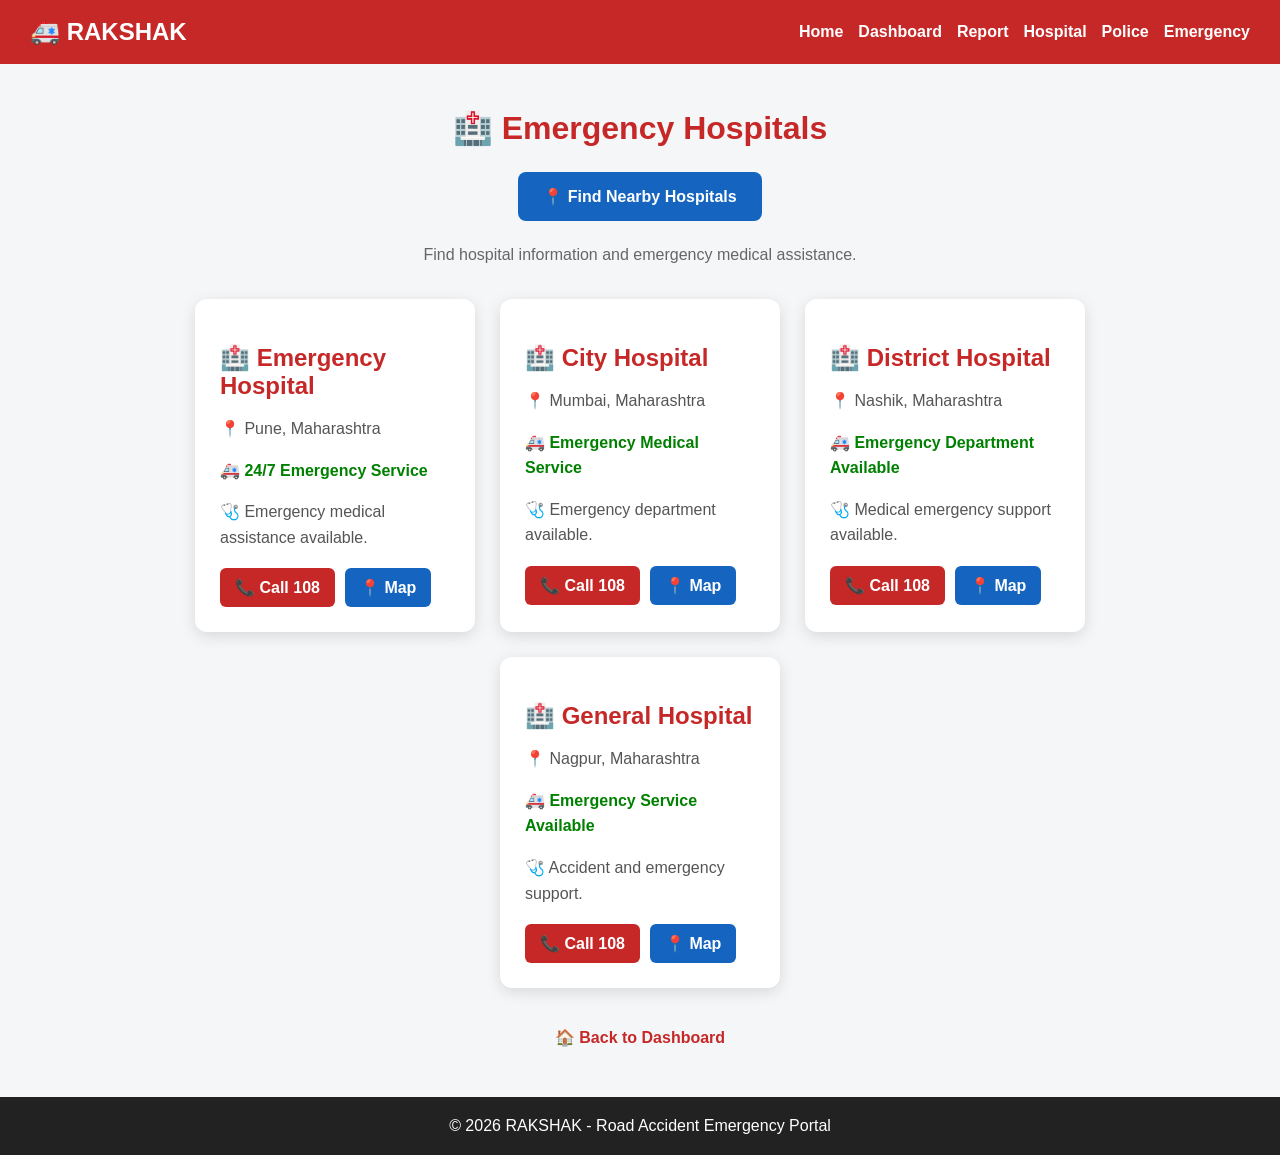
==== templates/hospital.html @ 0f8f71e2 "Initial RAKSHAK road accident portal" ====
<!DOCTYPE html>
<html lang="en">

<head>

    <meta charset="UTF-8">

    <meta name="viewport"
          content="width=device-width, initial-scale=1.0">

    <title>RAKSHAK - Hospitals</title>

    <style>

        * {
            box-sizing: border-box;
            font-family: Arial, sans-serif;
        }

        body {
            margin: 0;
            background: #f4f6f8;
        }

        nav {
            background: #c62828;
            padding: 18px 30px;

            display: flex;
            justify-content: space-between;
            align-items: center;

            flex-wrap: wrap;
        }

        nav h2 {
            margin: 0;
            color: white;
        }

        .nav-links {
            display: flex;
            gap: 15px;
            flex-wrap: wrap;
        }

        .nav-links a {
            color: white;
            text-decoration: none;
            font-weight: bold;
        }

        .nav-links a:hover {
            color: #ffd54f;
        }

        .container {
            width: 90%;
            max-width: 1100px;
            margin: 45px auto;
        }

        h1 {
            text-align: center;
            color: #c62828;
            margin-bottom: 10px;
        }

        .subtitle {
            text-align: center;
            color: #666;
            margin-bottom: 35px;
        }

        .hospital-list {
            display: flex;
            justify-content: center;
            gap: 25px;
            flex-wrap: wrap;
        }

        .hospital-card {
            background: white;
            width: 280px;
            padding: 25px;

            border-radius: 12px;

            box-shadow:
                0 4px 15px rgba(0,0,0,0.12);

            transition: 0.3s;
        }

        .hospital-card:hover {
            transform: translateY(-5px);
        }

        .hospital-card h2 {
            color: #c62828;
            margin-bottom: 15px;
        }

        .hospital-card p {
            color: #555;
            line-height: 1.6;
        }

        .emergency {
            color: green !important;
            font-weight: bold;
        }

        .buttons {
            margin-top: 18px;
            display: flex;
            gap: 10px;
            flex-wrap: wrap;
        }

        .call-btn,
        .map-btn {
            display: inline-block;

            padding: 10px 15px;

            color: white;
            text-decoration: none;

            border-radius: 6px;

            font-weight: bold;
        }

        .call-btn {
            background: #c62828;
        }

        .call-btn:hover {
            background: #8e0000;
        }

        .map-btn {
            background: #1565c0;
        }

        .map-btn:hover {
            background: #0d47a1;
        }

        .back {
            display: block;
            text-align: center;

            margin-top: 40px;

            color: #c62828;
            text-decoration: none;

            font-weight: bold;
        }

        footer {
            margin-top: 50px;

            background: #222;
            color: white;

            text-align: center;

            padding: 20px;
        }

    </style>

</head>


<body>


    <!-- NAVBAR -->

    <nav>

        <h2>
            🚑 RAKSHAK
        </h2>

        <div class="nav-links">

            <a href="/">
                Home
            </a>

            <a href="/dashboard">
                Dashboard
            </a>

            <a href="/report">
                Report
            </a>

            <a href="/hospital.html">
                Hospital
            </a>

            <a href="/police">
                Police
            </a>

            <a href="/emergency.html">
                Emergency
            </a>

        </div>

    </nav>



    <!-- MAIN CONTENT -->

    <div class="container">


        <h1>
            🏥 Emergency Hospitals
        </h1>
<div style="text-align:center; margin:25px 0;">

    <button
        onclick="findNearbyHospitals()"
        style="
            padding:15px 25px;
            background:#1565c0;
            color:white;
            border:none;
            border-radius:8px;
            font-size:16px;
            font-weight:bold;
            cursor:pointer;
        "
    >
        📍 Find Nearby Hospitals
    </button>

    <p id="hospitalStatus" style="margin-top:15px; font-weight:bold;"></p>

</div>

        <p class="subtitle">

            Find hospital information and
            emergency medical assistance.

        </p>



        <div class="hospital-list">


            <!-- HOSPITAL 1 -->

            <div class="hospital-card">

                <h2>
                    🏥 Emergency Hospital
                </h2>

                <p>
                    📍 Pune, Maharashtra
                </p>

                <p class="emergency">
                    🚑 24/7 Emergency Service
                </p>

                <p>
                    🩺 Emergency medical assistance
                    available.
                </p>

                <div class="buttons">

                    <a
                        href="tel:108"
                        class="call-btn"
                    >
                        📞 Call 108
                    </a>

                    <a
                        href="https://www.google.com/maps/search/?api=1&query=hospitals+Pune"
                        target="_blank"
                        class="map-btn"
                    >
                        📍 Map
                    </a>

                </div>

            </div>



            <!-- HOSPITAL 2 -->

            <div class="hospital-card">

                <h2>
                    🏥 City Hospital
                </h2>

                <p>
                    📍 Mumbai, Maharashtra
                </p>

                <p class="emergency">
                    🚑 Emergency Medical Service
                </p>

                <p>
                    🩺 Emergency department available.
                </p>

                <div class="buttons">

                    <a
                        href="tel:108"
                        class="call-btn"
                    >
                        📞 Call 108
                    </a>

                    <a
                        href="https://www.google.com/maps/search/?api=1&query=hospitals+Mumbai"
                        target="_blank"
                        class="map-btn"
                    >
                        📍 Map
                    </a>

                </div>

            </div>



            <!-- HOSPITAL 3 -->

            <div class="hospital-card">

                <h2>
                    🏥 District Hospital
                </h2>

                <p>
                    📍 Nashik, Maharashtra
                </p>

                <p class="emergency">
                    🚑 Emergency Department Available
                </p>

                <p>
                    🩺 Medical emergency support available.
                </p>

                <div class="buttons">

                    <a
                        href="tel:108"
                        class="call-btn"
                    >
                        📞 Call 108
                    </a>

                    <a
                        href="https://www.google.com/maps/search/?api=1&query=hospitals+Nashik"
                        target="_blank"
                        class="map-btn"
                    >
                        📍 Map
                    </a>

                </div>

            </div>



            <!-- HOSPITAL 4 -->

            <div class="hospital-card">

                <h2>
                    🏥 General Hospital
                </h2>

                <p>
                    📍 Nagpur, Maharashtra
                </p>

                <p class="emergency">
                    🚑 Emergency Service Available
                </p>

                <p>
                    🩺 Accident and emergency support.
                </p>

                <div class="buttons">

                    <a
                        href="tel:108"
                        class="call-btn"
                    >
                        📞 Call 108
                    </a>

                    <a
                        href="https://www.google.com/maps/search/?api=1&query=hospitals+Nagpur"
                        target="_blank"
                        class="map-btn"
                    >
                        📍 Map
                    </a>

                </div>

            </div>


        </div>



        <!-- BACK -->

        <a
            href="/dashboard"
            class="back"
        >
            🏠 Back to Dashboard
        </a>


    </div>



    <!-- FOOTER -->

    <footer>

        © 2026 RAKSHAK -
        Road Accident Emergency Portal

    </footer>
<script>

function findNearbyHospitals() {

    const status =
        document.getElementById("hospitalStatus");

    status.innerHTML =
        "📍 Getting your current location...";

    if (!navigator.geolocation) {

        status.innerHTML =
            "❌ Location is not supported by this browser.";

        return;
    }

    navigator.geolocation.getCurrentPosition(

        function(position) {

            const latitude =
                position.coords.latitude;

            const longitude =
                position.coords.longitude;

            status.innerHTML =
                "✅ Location detected. Opening nearby hospitals...";

            const mapUrl =
                "https://www.google.com/maps/search/?api=1&query=hospitals+" +
                latitude +
                "," +
                longitude;

            window.open(mapUrl, "_blank");
        },

        function(error) {

            if (error.code === 1) {

                status.innerHTML =
                    "❌ Please allow location permission.";

            } else {

                status.innerHTML =
                    "❌ Unable to detect location. Try again.";
            }

        },

        {
            enableHighAccuracy: true,
            timeout: 15000,
            maximumAge: 0
        }
    );
}

</script>

</body>

</html>
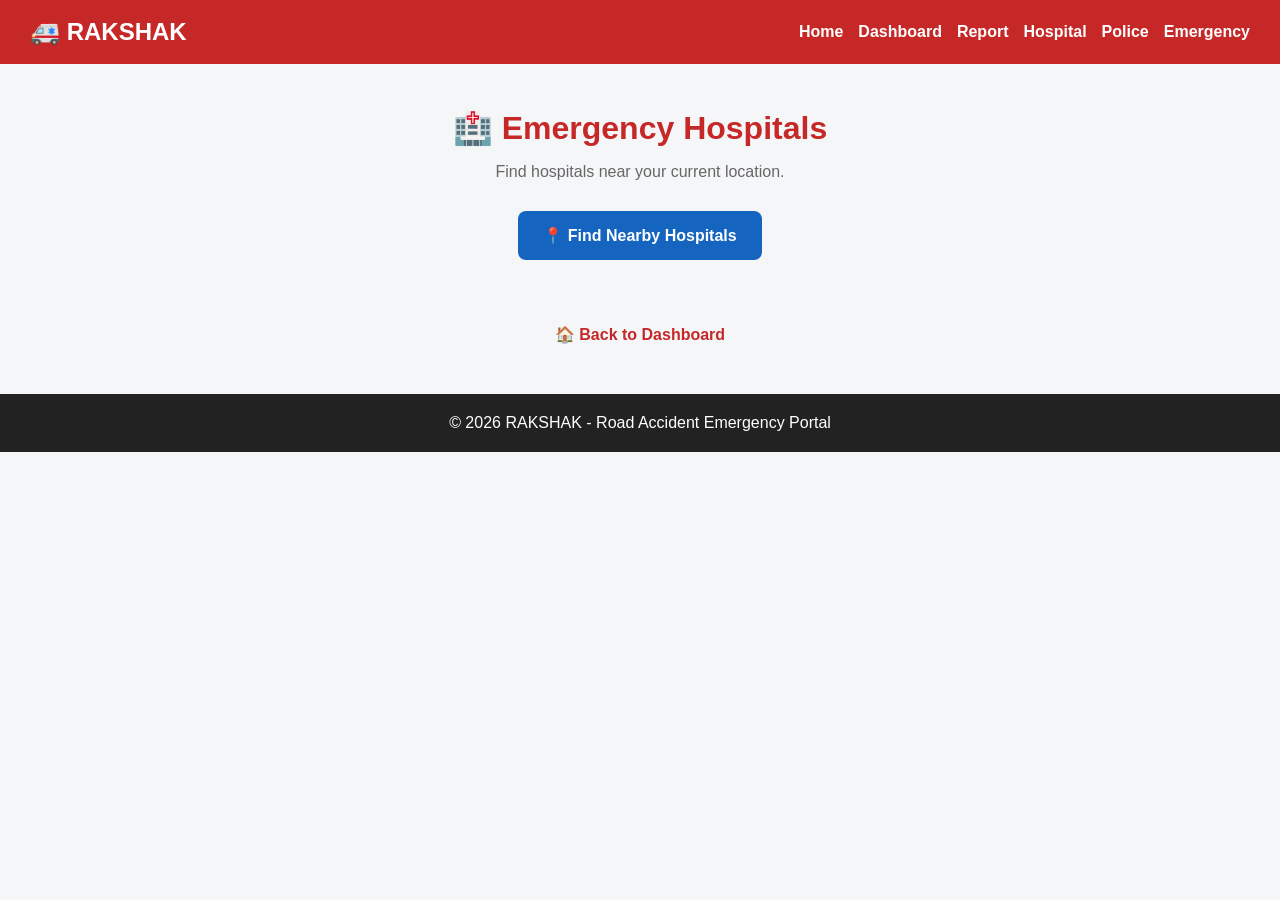
==== commit 175cf024: "Updated RAKSHAK project" ====
--- a/templates/hospital.html
+++ b/templates/hospital.html
@@ -2,16 +2,12 @@
 <html lang="en">
 
 <head>
-
     <meta charset="UTF-8">
-
-    <meta name="viewport"
-          content="width=device-width, initial-scale=1.0">
+    <meta name="viewport" content="width=device-width, initial-scale=1.0">
 
     <title>RAKSHAK - Hospitals</title>
 
     <style>
-
         * {
             box-sizing: border-box;
             font-family: Arial, sans-serif;
@@ -25,11 +21,9 @@
         nav {
             background: #c62828;
             padding: 18px 30px;
-
             display: flex;
             justify-content: space-between;
             align-items: center;
-
             flex-wrap: wrap;
         }
 
@@ -69,7 +63,32 @@
         .subtitle {
             text-align: center;
             color: #666;
-            margin-bottom: 35px;
+            margin-bottom: 30px;
+        }
+
+        .find-box {
+            text-align: center;
+            margin: 25px 0;
+        }
+
+        .find-btn {
+            padding: 15px 25px;
+            background: #1565c0;
+            color: white;
+            border: none;
+            border-radius: 8px;
+            font-size: 16px;
+            font-weight: bold;
+            cursor: pointer;
+        }
+
+        .find-btn:hover {
+            background: #0d47a1;
+        }
+
+        #hospitalStatus {
+            margin-top: 15px;
+            font-weight: bold;
         }
 
         .hospital-list {
@@ -83,12 +102,8 @@
             background: white;
             width: 280px;
             padding: 25px;
-
             border-radius: 12px;
-
-            box-shadow:
-                0 4px 15px rgba(0,0,0,0.12);
-
+            box-shadow: 0 4px 15px rgba(0, 0, 0, 0.12);
             transition: 0.3s;
         }
 
@@ -121,14 +136,10 @@
         .call-btn,
         .map-btn {
             display: inline-block;
-
             padding: 10px 15px;
-
             color: white;
             text-decoration: none;
-
             border-radius: 6px;
-
             font-weight: bold;
         }
 
@@ -151,378 +162,513 @@
         .back {
             display: block;
             text-align: center;
-
             margin-top: 40px;
-
             color: #c62828;
             text-decoration: none;
-
             font-weight: bold;
         }
 
         footer {
             margin-top: 50px;
-
             background: #222;
             color: white;
-
             text-align: center;
-
             padding: 20px;
         }
-
     </style>
-
 </head>
 
-
 <body>
 
-
     <!-- NAVBAR -->
 
     <nav>
 
-        <h2>
-            🚑 RAKSHAK
-        </h2>
+        <h2>🚑 RAKSHAK</h2>
 
         <div class="nav-links">
 
-            <a href="/">
-                Home
-            </a>
-
-            <a href="/dashboard">
-                Dashboard
-            </a>
-
-            <a href="/report">
-                Report
-            </a>
-
-            <a href="/hospital.html">
-                Hospital
-            </a>
-
-            <a href="/police">
-                Police
-            </a>
-
-            <a href="/emergency.html">
-                Emergency
-            </a>
+            <a href="/">Home</a>
+            <a href="/dashboard">Dashboard</a>
+            <a href="/report">Report</a>
+            <a href="/hospital.html">Hospital</a>
+            <a href="/police">Police</a>
+            <a href="/emergency.html">Emergency</a>
 
         </div>
 
     </nav>
 
 
-
-    <!-- MAIN CONTENT -->
+    <!-- MAIN -->
 
     <div class="container">
 
-
-        <h1>
-            🏥 Emergency Hospitals
-        </h1>
-<div style="text-align:center; margin:25px 0;">
-
-    <button
-        onclick="findNearbyHospitals()"
-        style="
-            padding:15px 25px;
-            background:#1565c0;
-            color:white;
-            border:none;
-            border-radius:8px;
-            font-size:16px;
-            font-weight:bold;
-            cursor:pointer;
-        "
-    >
-        📍 Find Nearby Hospitals
-    </button>
-
-    <p id="hospitalStatus" style="margin-top:15px; font-weight:bold;"></p>
-
-</div>
+        <h1>🏥 Emergency Hospitals</h1>
 
         <p class="subtitle">
-
-            Find hospital information and
-            emergency medical assistance.
-
+            Find hospitals near your current location.
         </p>
 
-
-
-        <div class="hospital-list">
-
-
-            <!-- HOSPITAL 1 -->
-
-            <div class="hospital-card">
-
-                <h2>
-                    🏥 Emergency Hospital
-                </h2>
-
-                <p>
-                    📍 Pune, Maharashtra
-                </p>
-
-                <p class="emergency">
-                    🚑 24/7 Emergency Service
-                </p>
-
-                <p>
-                    🩺 Emergency medical assistance
-                    available.
-                </p>
-
-                <div class="buttons">
-
-                    <a
-                        href="tel:108"
-                        class="call-btn"
-                    >
-                        📞 Call 108
-                    </a>
-
-                    <a
-                        href="https://www.google.com/maps/search/?api=1&query=hospitals+Pune"
-                        target="_blank"
-                        class="map-btn"
-                    >
-                        📍 Map
-                    </a>
-
-                </div>
-
-            </div>
-
-
-
-            <!-- HOSPITAL 2 -->
-
-            <div class="hospital-card">
-
-                <h2>
-                    🏥 City Hospital
-                </h2>
-
-                <p>
-                    📍 Mumbai, Maharashtra
-                </p>
-
-                <p class="emergency">
-                    🚑 Emergency Medical Service
-                </p>
-
-                <p>
-                    🩺 Emergency department available.
-                </p>
-
-                <div class="buttons">
-
-                    <a
-                        href="tel:108"
-                        class="call-btn"
-                    >
-                        📞 Call 108
-                    </a>
-
-                    <a
-                        href="https://www.google.com/maps/search/?api=1&query=hospitals+Mumbai"
-                        target="_blank"
-                        class="map-btn"
-                    >
-                        📍 Map
-                    </a>
-
-                </div>
-
-            </div>
-
-
-
-            <!-- HOSPITAL 3 -->
-
-            <div class="hospital-card">
-
-                <h2>
-                    🏥 District Hospital
-                </h2>
-
-                <p>
-                    📍 Nashik, Maharashtra
-                </p>
-
-                <p class="emergency">
-                    🚑 Emergency Department Available
-                </p>
-
-                <p>
-                    🩺 Medical emergency support available.
-                </p>
-
-                <div class="buttons">
-
-                    <a
-                        href="tel:108"
-                        class="call-btn"
-                    >
-                        📞 Call 108
-                    </a>
-
-                    <a
-                        href="https://www.google.com/maps/search/?api=1&query=hospitals+Nashik"
-                        target="_blank"
-                        class="map-btn"
-                    >
-                        📍 Map
-                    </a>
-
-                </div>
-
-            </div>
-
-
-
-            <!-- HOSPITAL 4 -->
-
-            <div class="hospital-card">
-
-                <h2>
-                    🏥 General Hospital
-                </h2>
-
-                <p>
-                    📍 Nagpur, Maharashtra
-                </p>
-
-                <p class="emergency">
-                    🚑 Emergency Service Available
-                </p>
-
-                <p>
-                    🩺 Accident and emergency support.
-                </p>
-
-                <div class="buttons">
-
-                    <a
-                        href="tel:108"
-                        class="call-btn"
-                    >
-                        📞 Call 108
-                    </a>
-
-                    <a
-                        href="https://www.google.com/maps/search/?api=1&query=hospitals+Nagpur"
-                        target="_blank"
-                        class="map-btn"
-                    >
-                        📍 Map
-                    </a>
-
-                </div>
-
-            </div>
-
+        <div class="find-box">
+
+            <button
+                onclick="findNearbyHospitals()"
+                class="find-btn">
+
+                📍 Find Nearby Hospitals
+
+            </button>
+
+            <p id="hospitalStatus"></p>
 
         </div>
 
 
-
-        <!-- BACK -->
-
-        <a
-            href="/dashboard"
-            class="back"
-        >
+        <!-- HOSPITAL RESULTS -->
+
+        <div
+            class="hospital-list"
+            id="hospitalList">
+
+        </div>
+
+
+        <a href="/dashboard" class="back">
             🏠 Back to Dashboard
         </a>
 
-
     </div>
 
 
-
     <!-- FOOTER -->
 
     <footer>
-
-        © 2026 RAKSHAK -
-        Road Accident Emergency Portal
-
+        © 2026 RAKSHAK - Road Accident Emergency Portal
     </footer>
-<script>
-
-function findNearbyHospitals() {
-
-    const status =
-        document.getElementById("hospitalStatus");
-
-    status.innerHTML =
-        "📍 Getting your current location...";
-
-    if (!navigator.geolocation) {
-
-        status.innerHTML =
-            "❌ Location is not supported by this browser.";
-
-        return;
-    }
-
-    navigator.geolocation.getCurrentPosition(
-
-        function(position) {
-
-            const latitude =
-                position.coords.latitude;
-
-            const longitude =
-                position.coords.longitude;
+
+
+    <!-- JAVASCRIPT -->
+
+    <script>
+
+        async function findNearbyHospitals() {
+
+            const status =
+                document.getElementById("hospitalStatus");
+
+            const hospitalList =
+                document.getElementById("hospitalList");
+
 
             status.innerHTML =
-                "✅ Location detected. Opening nearby hospitals...";
-
-            const mapUrl =
-                "https://www.google.com/maps/search/?api=1&query=hospitals+" +
-                latitude +
-                "," +
-                longitude;
-
-            window.open(mapUrl, "_blank");
-        },
-
-        function(error) {
-
-            if (error.code === 1) {
+                "📍 Detecting your current location...";
+
+            hospitalList.innerHTML = "";
+
+
+            // Check browser support
+
+            if (!navigator.geolocation) {
 
                 status.innerHTML =
-                    "❌ Please allow location permission.";
-
-            } else {
-
-                status.innerHTML =
-                    "❌ Unable to detect location. Try again.";
+                    "❌ Your browser does not support location.";
+
+                return;
             }
 
-        },
-
-        {
-            enableHighAccuracy: true,
-            timeout: 15000,
-            maximumAge: 0
-        }
-    );
-}
-
-</script>
+
+            // Get CURRENT location
+
+            navigator.geolocation.getCurrentPosition(
+
+                async function(position) {
+
+                    const latitude =
+                        position.coords.latitude;
+
+                    const longitude =
+                        position.coords.longitude;
+
+
+                    console.log(
+                        "CURRENT LOCATION:",
+                        latitude,
+                        longitude
+                    );
+
+
+                    status.innerHTML =
+                        "🔍 Searching hospitals near your location...";
+
+
+                    /*
+                        Search radius = 10 KM
+                    */
+
+                    const radius = 10000;
+
+
+                    /*
+                        Overpass API query
+
+                        IMPORTANT:
+                        latitude and longitude are taken
+                        from the user's CURRENT location.
+                    */
+
+                    const query = `
+                        [out:json][timeout:25];
+
+                        (
+                            node["amenity"="hospital"]
+                            (around:${radius},${latitude},${longitude});
+
+                            way["amenity"="hospital"]
+                            (around:${radius},${latitude},${longitude});
+
+                            relation["amenity"="hospital"]
+                            (around:${radius},${latitude},${longitude});
+                        );
+
+                        out center;
+                    `;
+
+
+                    try {
+
+                        const response =
+                            await fetch(
+                                "https://overpass-api.de/api/interpreter",
+                                {
+                                    method: "POST",
+                                    body: query
+                                }
+                            );
+
+
+                        if (!response.ok) {
+
+                            throw new Error(
+                                "Hospital API failed"
+                            );
+
+                        }
+
+
+                        const data =
+                            await response.json();
+
+
+                        const hospitals =
+                            data.elements;
+
+
+                        if (!hospitals.length) {
+
+                            status.innerHTML =
+                                "❌ No hospitals found within 10 km.";
+
+                            return;
+                        }
+
+
+                        /*
+                            Calculate distance
+                        */
+
+                        function getDistance(
+                            lat1,
+                            lon1,
+                            lat2,
+                            lon2
+                        ) {
+
+                            const R = 6371;
+
+                            const dLat =
+                                (lat2 - lat1) *
+                                Math.PI / 180;
+
+                            const dLon =
+                                (lon2 - lon1) *
+                                Math.PI / 180;
+
+
+                            const a =
+                                Math.sin(dLat / 2) ** 2 +
+
+                                Math.cos(
+                                    lat1 * Math.PI / 180
+                                ) *
+
+                                Math.cos(
+                                    lat2 * Math.PI / 180
+                                ) *
+
+                                Math.sin(dLon / 2) ** 2;
+
+
+                            const c =
+                                2 *
+                                Math.atan2(
+                                    Math.sqrt(a),
+                                    Math.sqrt(1 - a)
+                                );
+
+
+                            return R * c;
+                        }
+
+
+                        /*
+                            Create hospital data
+                        */
+
+                        const hospitalData =
+                            hospitals
+                                .map(hospital => {
+
+                                    const lat =
+                                        hospital.lat ??
+                                        hospital.center?.lat;
+
+                                    const lon =
+                                        hospital.lon ??
+                                        hospital.center?.lon;
+
+
+                                    if (
+                                        lat === undefined ||
+                                        lon === undefined
+                                    ) {
+
+                                        return null;
+                                    }
+
+
+                                    const name =
+                                        hospital.tags?.name ||
+                                        "Unnamed Hospital";
+
+
+                                    const distance =
+                                        getDistance(
+                                            latitude,
+                                            longitude,
+                                            lat,
+                                            lon
+                                        );
+
+
+                                    const phone =
+                                        hospital.tags?.phone ||
+                                        hospital.tags?.["contact:phone"] ||
+                                        "";
+
+
+                                    return {
+
+                                        name: name,
+
+                                        lat: lat,
+
+                                        lon: lon,
+
+                                        distance: distance,
+
+                                        phone: phone
+
+                                    };
+
+                                })
+
+                                .filter(
+                                    hospital =>
+                                        hospital !== null
+                                );
+
+
+                        /*
+                            Sort nearest first
+                        */
+
+                        hospitalData.sort(
+                            (a, b) =>
+                                a.distance -
+                                b.distance
+                        );
+
+
+                        /*
+                            Show nearest 5
+                        */
+
+                        const nearest =
+                            hospitalData.slice(0, 5);
+
+
+                        /*
+                            Display results
+                        */
+
+                        nearest.forEach(
+                            hospital => {
+
+                                const card =
+                                    document.createElement(
+                                        "div"
+                                    );
+
+
+                                card.className =
+                                    "hospital-card";
+
+
+                                /*
+                                    Google Maps Directions
+                                    FROM CURRENT LOCATION
+                                    TO HOSPITAL
+                                */
+
+                                const mapUrl =
+                                    "https://www.google.com/maps/dir/?api=1" +
+                                    "&origin=" +
+                                    latitude +
+                                    "," +
+                                    longitude +
+                                    "&destination=" +
+                                    hospital.lat +
+                                    "," +
+                                    hospital.lon;
+
+
+                                let phoneButton = "";
+
+
+                                if (hospital.phone) {
+
+                                    phoneButton = `
+                                        <a
+                                            href="tel:${hospital.phone}"
+                                            class="call-btn">
+
+                                            📞 Call
+
+                                        </a>
+                                    `;
+
+                                }
+
+
+                                card.innerHTML = `
+
+                                    <h2>
+                                        🏥 ${hospital.name}
+                                    </h2>
+
+                                    <p>
+                                        📍
+                                        ${hospital.distance.toFixed(2)}
+                                        km away
+                                    </p>
+
+                                    <p class="emergency">
+                                        🚑 Nearby Hospital
+                                    </p>
+
+                                    <div class="buttons">
+
+                                        ${phoneButton}
+
+                                        <a
+                                            href="${mapUrl}"
+                                            target="_blank"
+                                            class="map-btn">
+
+                                            📍 Directions
+
+                                        </a>
+
+                                    </div>
+
+                                `;
+
+
+                                hospitalList.appendChild(
+                                    card
+                                );
+
+                            }
+                        );
+
+
+                        status.innerHTML =
+                            `✅ Found ${nearest.length} nearby hospitals within 10 km.`;
+
+
+                    }
+
+                    catch (error) {
+
+                        console.error(error);
+
+                        status.innerHTML =
+                            "❌ Unable to find nearby hospitals. Please try again.";
+
+                    }
+
+                },
+
+
+                /*
+                    LOCATION ERROR
+                */
+
+                function(error) {
+
+                    if (error.code === 1) {
+
+                        status.innerHTML =
+                            "❌ Location permission denied. Please allow location access.";
+
+                    }
+
+                    else if (error.code === 2) {
+
+                        status.innerHTML =
+                            "❌ Your location could not be determined.";
+
+                    }
+
+                    else if (error.code === 3) {
+
+                        status.innerHTML =
+                            "⏳ Location request timed out. Try again.";
+
+                    }
+
+                    else {
+
+                        status.innerHTML =
+                            "❌ Unable to detect your current location.";
+
+                    }
+
+                },
+
+
+                {
+                    enableHighAccuracy: true,
+                    timeout: 20000,
+                    maximumAge: 0
+                }
+
+            );
+
+        }
+
+    </script>
 
 </body>
 
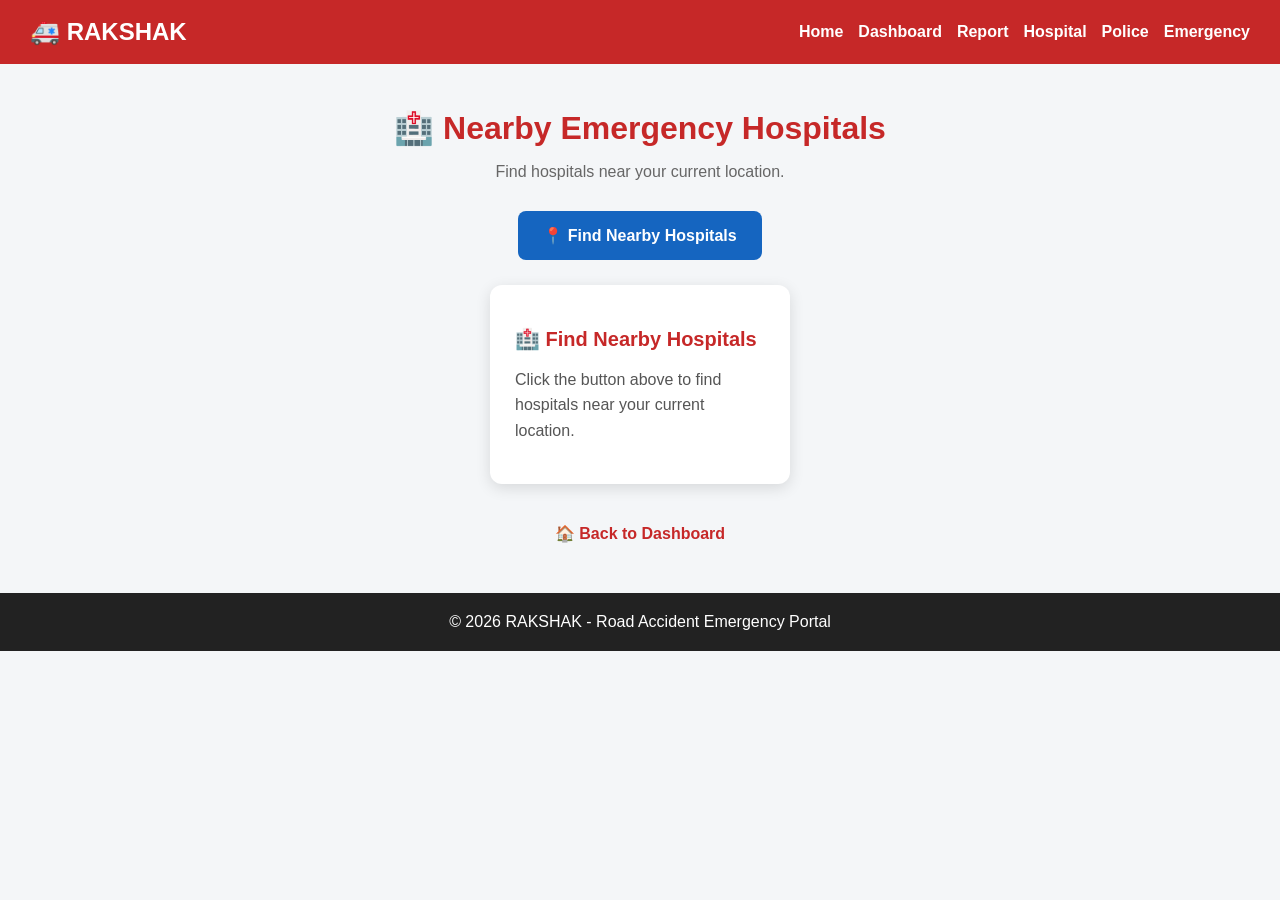
==== commit 5ba4aef0: "Updated nearby hospital feature" ====
--- a/templates/hospital.html
+++ b/templates/hospital.html
@@ -5,7 +5,7 @@
     <meta charset="UTF-8">
     <meta name="viewport" content="width=device-width, initial-scale=1.0">
 
-    <title>RAKSHAK - Hospitals</title>
+    <title>RAKSHAK - Nearby Hospitals</title>
 
     <style>
         * {
@@ -21,9 +21,11 @@
         nav {
             background: #c62828;
             padding: 18px 30px;
+
             display: flex;
             justify-content: space-between;
             align-items: center;
+
             flex-wrap: wrap;
         }
 
@@ -100,10 +102,14 @@
 
         .hospital-card {
             background: white;
-            width: 280px;
+            width: 300px;
             padding: 25px;
+
             border-radius: 12px;
-            box-shadow: 0 4px 15px rgba(0, 0, 0, 0.12);
+
+            box-shadow:
+                0 4px 15px rgba(0, 0, 0, 0.12);
+
             transition: 0.3s;
         }
 
@@ -114,6 +120,7 @@
         .hospital-card h2 {
             color: #c62828;
             margin-bottom: 15px;
+            font-size: 20px;
         }
 
         .hospital-card p {
@@ -136,10 +143,14 @@
         .call-btn,
         .map-btn {
             display: inline-block;
+
             padding: 10px 15px;
+
             color: white;
             text-decoration: none;
+
             border-radius: 6px;
+
             font-weight: bold;
         }
 
@@ -162,17 +173,23 @@
         .back {
             display: block;
             text-align: center;
+
             margin-top: 40px;
+
             color: #c62828;
             text-decoration: none;
+
             font-weight: bold;
         }
 
         footer {
             margin-top: 50px;
+
             background: #222;
             color: white;
+
             text-align: center;
+
             padding: 20px;
         }
     </style>
@@ -189,10 +206,15 @@
         <div class="nav-links">
 
             <a href="/">Home</a>
+
             <a href="/dashboard">Dashboard</a>
+
             <a href="/report">Report</a>
+
             <a href="/hospital.html">Hospital</a>
+
             <a href="/police">Police</a>
+
             <a href="/emergency.html">Emergency</a>
 
         </div>
@@ -200,19 +222,23 @@
     </nav>
 
 
-    <!-- MAIN -->
+    <!-- MAIN CONTENT -->
 
     <div class="container">
 
-        <h1>🏥 Emergency Hospitals</h1>
+        <h1>🏥 Nearby Emergency Hospitals</h1>
 
         <p class="subtitle">
             Find hospitals near your current location.
         </p>
 
+
+        <!-- FIND BUTTON -->
+
         <div class="find-box">
 
             <button
+                type="button"
                 onclick="findNearbyHospitals()"
                 class="find-btn">
 
@@ -225,17 +251,34 @@
         </div>
 
 
-        <!-- HOSPITAL RESULTS -->
+        <!-- HOSPITAL LIST -->
 
         <div
             class="hospital-list"
             id="hospitalList">
 
+            <div class="hospital-card">
+
+                <h2>🏥 Find Nearby Hospitals</h2>
+
+                <p>
+                    Click the button above to find hospitals
+                    near your current location.
+                </p>
+
+            </div>
+
         </div>
 
 
-        <a href="/dashboard" class="back">
+        <!-- BACK -->
+
+        <a
+            href="/dashboard"
+            class="back">
+
             🏠 Back to Dashboard
+
         </a>
 
     </div>
@@ -244,7 +287,10 @@
     <!-- FOOTER -->
 
     <footer>
-        © 2026 RAKSHAK - Road Accident Emergency Portal
+
+        © 2026 RAKSHAK -
+        Road Accident Emergency Portal
+
     </footer>
 
 
@@ -262,12 +308,12 @@
 
 
             status.innerHTML =
-                "📍 Detecting your current location...";
-
-            hospitalList.innerHTML = "";
-
-
-            // Check browser support
+                "📍 Getting your current location...";
+
+
+            /*
+             * Check browser location support
+             */
 
             if (!navigator.geolocation) {
 
@@ -278,7 +324,9 @@
             }
 
 
-            // Get CURRENT location
+            /*
+             * Get current location
+             */
 
             navigator.geolocation.getCurrentPosition(
 
@@ -292,359 +340,470 @@
 
 
                     console.log(
-                        "CURRENT LOCATION:",
-                        latitude,
+                        "Current Latitude:",
+                        latitude
+                    );
+
+                    console.log(
+                        "Current Longitude:",
                         longitude
                     );
 
 
                     status.innerHTML =
-                        "🔍 Searching hospitals near your location...";
-
-
-                    /*
-                        Search radius = 10 KM
-                    */
-
-                    const radius = 10000;
-
-
-                    /*
-                        Overpass API query
-
-                        IMPORTANT:
-                        latitude and longitude are taken
-                        from the user's CURRENT location.
-                    */
+                        "🔍 Searching nearby hospitals...";
+
+
+                    /*
+                     * Search radius = 15 km
+                     */
+
+                    const radius = 15000;
+
+
+                    /*
+                     * OpenStreetMap Overpass Query
+                     */
 
                     const query = `
-                        [out:json][timeout:25];
-
-                        (
-                            node["amenity"="hospital"]
-                            (around:${radius},${latitude},${longitude});
-
-                            way["amenity"="hospital"]
-                            (around:${radius},${latitude},${longitude});
-
-                            relation["amenity"="hospital"]
-                            (around:${radius},${latitude},${longitude});
-                        );
-
-                        out center;
-                    `;
-
-
-                    try {
-
-                        const response =
-                            await fetch(
-                                "https://overpass-api.de/api/interpreter",
-                                {
-                                    method: "POST",
-                                    body: query
+[out:json][timeout:30];
+
+(
+    node["amenity"="hospital"]
+    (around:${radius},${latitude},${longitude});
+
+    way["amenity"="hospital"]
+    (around:${radius},${latitude},${longitude});
+
+    relation["amenity"="hospital"]
+    (around:${radius},${latitude},${longitude});
+);
+
+out center;
+`;
+
+
+                    /*
+                     * Multiple API servers
+                     */
+
+                    const servers = [
+
+                        "https://overpass-api.de/api/interpreter",
+
+                        "https://overpass.kumi.systems/api/interpreter"
+
+                    ];
+
+
+                    let data = null;
+
+
+                    /*
+                     * Try API servers one by one
+                     */
+
+                    for (const server of servers) {
+
+                        try {
+
+                            console.log(
+                                "Trying hospital server:",
+                                server
+                            );
+
+
+                            const response =
+                                await fetch(
+                                    server,
+                                    {
+                                        method: "POST",
+
+                                        headers: {
+                                            "Content-Type":
+                                                "text/plain;charset=UTF-8"
+                                        },
+
+                                        body: query
+                                    }
+                                );
+
+
+                            if (!response.ok) {
+
+                                console.log(
+                                    "Server failed:",
+                                    response.status
+                                );
+
+                                continue;
+                            }
+
+
+                            const result =
+                                await response.json();
+
+
+                            if (
+                                result &&
+                                Array.isArray(result.elements)
+                            ) {
+
+                                data = result;
+
+                                break;
+
+                            }
+
+                        }
+
+                        catch (error) {
+
+                            console.log(
+                                "API error:",
+                                error
+                            );
+
+                        }
+
+                    }
+
+
+                    /*
+                     * If both APIs fail
+                     */
+
+                    if (!data) {
+
+                        status.innerHTML =
+                            "❌ Unable to find nearby hospitals. Please try again.";
+
+                        return;
+                    }
+
+
+                    const hospitals =
+                        data.elements;
+
+
+                    /*
+                     * No hospital found
+                     */
+
+                    if (hospitals.length === 0) {
+
+                        status.innerHTML =
+                            "❌ No hospitals found within 15 km.";
+
+                        return;
+                    }
+
+
+                    /*
+                     * Distance calculation
+                     */
+
+                    function getDistance(
+                        lat1,
+                        lon1,
+                        lat2,
+                        lon2
+                    ) {
+
+                        const R = 6371;
+
+
+                        const dLat =
+                            (lat2 - lat1) *
+                            Math.PI / 180;
+
+
+                        const dLon =
+                            (lon2 - lon1) *
+                            Math.PI / 180;
+
+
+                        const a =
+                            Math.sin(dLat / 2) ** 2 +
+
+                            Math.cos(
+                                lat1 * Math.PI / 180
+                            ) *
+
+                            Math.cos(
+                                lat2 * Math.PI / 180
+                            ) *
+
+                            Math.sin(dLon / 2) ** 2;
+
+
+                        const c =
+                            2 *
+                            Math.atan2(
+                                Math.sqrt(a),
+                                Math.sqrt(1 - a)
+                            );
+
+
+                        return R * c;
+
+                    }
+
+
+                    /*
+                     * Prepare hospital information
+                     */
+
+                    const hospitalData =
+                        hospitals
+                            .map(function(hospital) {
+
+                                const lat =
+                                    hospital.lat ??
+                                    hospital.center?.lat;
+
+
+                                const lon =
+                                    hospital.lon ??
+                                    hospital.center?.lon;
+
+
+                                if (
+                                    lat === undefined ||
+                                    lon === undefined
+                                ) {
+
+                                    return null;
+
                                 }
-                            );
-
-
-                        if (!response.ok) {
-
-                            throw new Error(
-                                "Hospital API failed"
-                            );
-
-                        }
-
-
-                        const data =
-                            await response.json();
-
-
-                        const hospitals =
-                            data.elements;
-
-
-                        if (!hospitals.length) {
-
-                            status.innerHTML =
-                                "❌ No hospitals found within 10 km.";
-
-                            return;
-                        }
-
-
-                        /*
-                            Calculate distance
-                        */
-
-                        function getDistance(
-                            lat1,
-                            lon1,
-                            lat2,
-                            lon2
-                        ) {
-
-                            const R = 6371;
-
-                            const dLat =
-                                (lat2 - lat1) *
-                                Math.PI / 180;
-
-                            const dLon =
-                                (lon2 - lon1) *
-                                Math.PI / 180;
-
-
-                            const a =
-                                Math.sin(dLat / 2) ** 2 +
-
-                                Math.cos(
-                                    lat1 * Math.PI / 180
-                                ) *
-
-                                Math.cos(
-                                    lat2 * Math.PI / 180
-                                ) *
-
-                                Math.sin(dLon / 2) ** 2;
-
-
-                            const c =
-                                2 *
-                                Math.atan2(
-                                    Math.sqrt(a),
-                                    Math.sqrt(1 - a)
-                                );
-
-
-                            return R * c;
-                        }
-
-
-                        /*
-                            Create hospital data
-                        */
-
-                        const hospitalData =
-                            hospitals
-                                .map(hospital => {
-
-                                    const lat =
-                                        hospital.lat ??
-                                        hospital.center?.lat;
-
-                                    const lon =
-                                        hospital.lon ??
-                                        hospital.center?.lon;
-
-
-                                    if (
-                                        lat === undefined ||
-                                        lon === undefined
-                                    ) {
-
-                                        return null;
-                                    }
-
-
-                                    const name =
-                                        hospital.tags?.name ||
-                                        "Unnamed Hospital";
-
-
-                                    const distance =
-                                        getDistance(
-                                            latitude,
-                                            longitude,
-                                            lat,
-                                            lon
-                                        );
-
-
-                                    const phone =
-                                        hospital.tags?.phone ||
-                                        hospital.tags?.["contact:phone"] ||
-                                        "";
-
-
-                                    return {
-
-                                        name: name,
-
-                                        lat: lat,
-
-                                        lon: lon,
-
-                                        distance: distance,
-
-                                        phone: phone
-
-                                    };
-
-                                })
-
-                                .filter(
-                                    hospital =>
-                                        hospital !== null
-                                );
-
-
-                        /*
-                            Sort nearest first
-                        */
-
-                        hospitalData.sort(
-                            (a, b) =>
+
+
+                                const tags =
+                                    hospital.tags || {};
+
+
+                                const name =
+                                    tags.name ||
+                                    tags["name:en"] ||
+                                    "Unnamed Hospital";
+
+
+                                const phone =
+                                    tags.phone ||
+                                    tags["contact:phone"] ||
+                                    "";
+
+
+                                const distance =
+                                    getDistance(
+                                        latitude,
+                                        longitude,
+                                        lat,
+                                        lon
+                                    );
+
+
+                                return {
+
+                                    name: name,
+
+                                    lat: lat,
+
+                                    lon: lon,
+
+                                    phone: phone,
+
+                                    distance: distance
+
+                                };
+
+                            })
+
+                            .filter(function(hospital) {
+
+                                return hospital !== null;
+
+                            });
+
+
+                    /*
+                     * Sort nearest hospital first
+                     */
+
+                    hospitalData.sort(
+                        function(a, b) {
+
+                            return (
                                 a.distance -
                                 b.distance
-                        );
-
-
-                        /*
-                            Show nearest 5
-                        */
-
-                        const nearest =
-                            hospitalData.slice(0, 5);
-
-
-                        /*
-                            Display results
-                        */
-
-                        nearest.forEach(
-                            hospital => {
-
-                                const card =
-                                    document.createElement(
-                                        "div"
-                                    );
-
-
-                                card.className =
-                                    "hospital-card";
-
-
-                                /*
-                                    Google Maps Directions
-                                    FROM CURRENT LOCATION
-                                    TO HOSPITAL
-                                */
-
-                                const mapUrl =
-                                    "https://www.google.com/maps/dir/?api=1" +
-                                    "&origin=" +
+                            );
+
+                        }
+                    );
+
+
+                    /*
+                     * Show nearest 5 hospitals
+                     */
+
+                    const nearest =
+                        hospitalData.slice(0, 5);
+
+
+                    /*
+                     * Clear old hospital cards
+                     */
+
+                    hospitalList.innerHTML = "";
+
+
+                    /*
+                     * Create hospital cards
+                     */
+
+                    nearest.forEach(
+                        function(hospital) {
+
+                            const card =
+                                document.createElement(
+                                    "div"
+                                );
+
+
+                            card.className =
+                                "hospital-card";
+
+
+                            /*
+                             * Google Maps Directions
+                             */
+
+                            const mapUrl =
+                                "https://www.google.com/maps/dir/?api=1" +
+
+                                "&origin=" +
+                                encodeURIComponent(
                                     latitude +
                                     "," +
-                                    longitude +
-                                    "&destination=" +
+                                    longitude
+                                ) +
+
+                                "&destination=" +
+                                encodeURIComponent(
                                     hospital.lat +
                                     "," +
-                                    hospital.lon;
-
-
-                                let phoneButton = "";
-
-
-                                if (hospital.phone) {
-
-                                    phoneButton = `
-                                        <a
-                                            href="tel:${hospital.phone}"
-                                            class="call-btn">
-
-                                            📞 Call
-
-                                        </a>
-                                    `;
-
-                                }
-
-
-                                card.innerHTML = `
-
-                                    <h2>
-                                        🏥 ${hospital.name}
-                                    </h2>
-
-                                    <p>
-                                        📍
-                                        ${hospital.distance.toFixed(2)}
-                                        km away
-                                    </p>
-
-                                    <p class="emergency">
-                                        🚑 Nearby Hospital
-                                    </p>
-
-                                    <div class="buttons">
-
-                                        ${phoneButton}
-
-                                        <a
-                                            href="${mapUrl}"
-                                            target="_blank"
-                                            class="map-btn">
-
-                                            📍 Directions
-
-                                        </a>
-
-                                    </div>
+                                    hospital.lon
+                                );
+
+
+                            /*
+                             * Phone button
+                             */
+
+                            let phoneButton = "";
+
+
+                            if (hospital.phone) {
+
+                                phoneButton = `
+
+                                    <a
+                                        href="tel:${hospital.phone}"
+                                        class="call-btn">
+
+                                        📞 Call
+
+                                    </a>
 
                                 `;
 
-
-                                hospitalList.appendChild(
-                                    card
-                                );
-
                             }
-                        );
-
+
+
+                            /*
+                             * Hospital card
+                             */
+
+                            card.innerHTML = `
+
+                                <h2>
+                                    🏥 ${hospital.name}
+                                </h2>
+
+                                <p>
+                                    📍 ${hospital.distance.toFixed(2)}
+                                    km away
+                                </p>
+
+                                <p class="emergency">
+                                    🚑 Nearby Hospital
+                                </p>
+
+                                <div class="buttons">
+
+                                    ${phoneButton}
+
+                                    <a
+                                        href="${mapUrl}"
+                                        target="_blank"
+                                        rel="noopener noreferrer"
+                                        class="map-btn">
+
+                                        📍 Directions
+
+                                    </a>
+
+                                </div>
+
+                            `;
+
+
+                            hospitalList.appendChild(card);
+
+                        }
+                    );
+
+
+                    /*
+                     * Success message
+                     */
+
+                    status.innerHTML =
+                        `✅ Found ${nearest.length} nearby hospitals within 15 km.`;
+
+                },
+
+
+                /*
+                 * Location error
+                 */
+
+                function(error) {
+
+                    console.error(
+                        "Location error:",
+                        error
+                    );
+
+
+                    if (error.code === 1) {
 
                         status.innerHTML =
-                            `✅ Found ${nearest.length} nearby hospitals within 10 km.`;
-
+                            "❌ Please allow location permission.";
 
                     }
 
-                    catch (error) {
-
-                        console.error(error);
+                    else if (error.code === 2) {
 
                         status.innerHTML =
-                            "❌ Unable to find nearby hospitals. Please try again.";
+                            "❌ Location could not be determined.";
 
                     }
 
-                },
-
-
-                /*
-                    LOCATION ERROR
-                */
-
-                function(error) {
-
-                    if (error.code === 1) {
+                    else if (error.code === 3) {
 
                         status.innerHTML =
-                            "❌ Location permission denied. Please allow location access.";
-
-                    }
-
-                    else if (error.code === 2) {
-
-                        status.innerHTML =
-                            "❌ Your location could not be determined.";
-
-                    }
-
-                    else if (error.code === 3) {
-
-                        status.innerHTML =
-                            "⏳ Location request timed out. Try again.";
+                            "⏳ Location request timed out. Please try again.";
 
                     }
 
@@ -658,10 +817,17 @@
                 },
 
 
+                /*
+                 * Location settings
+                 */
+
                 {
                     enableHighAccuracy: true,
+
                     timeout: 20000,
+
                     maximumAge: 0
+
                 }
 
             );
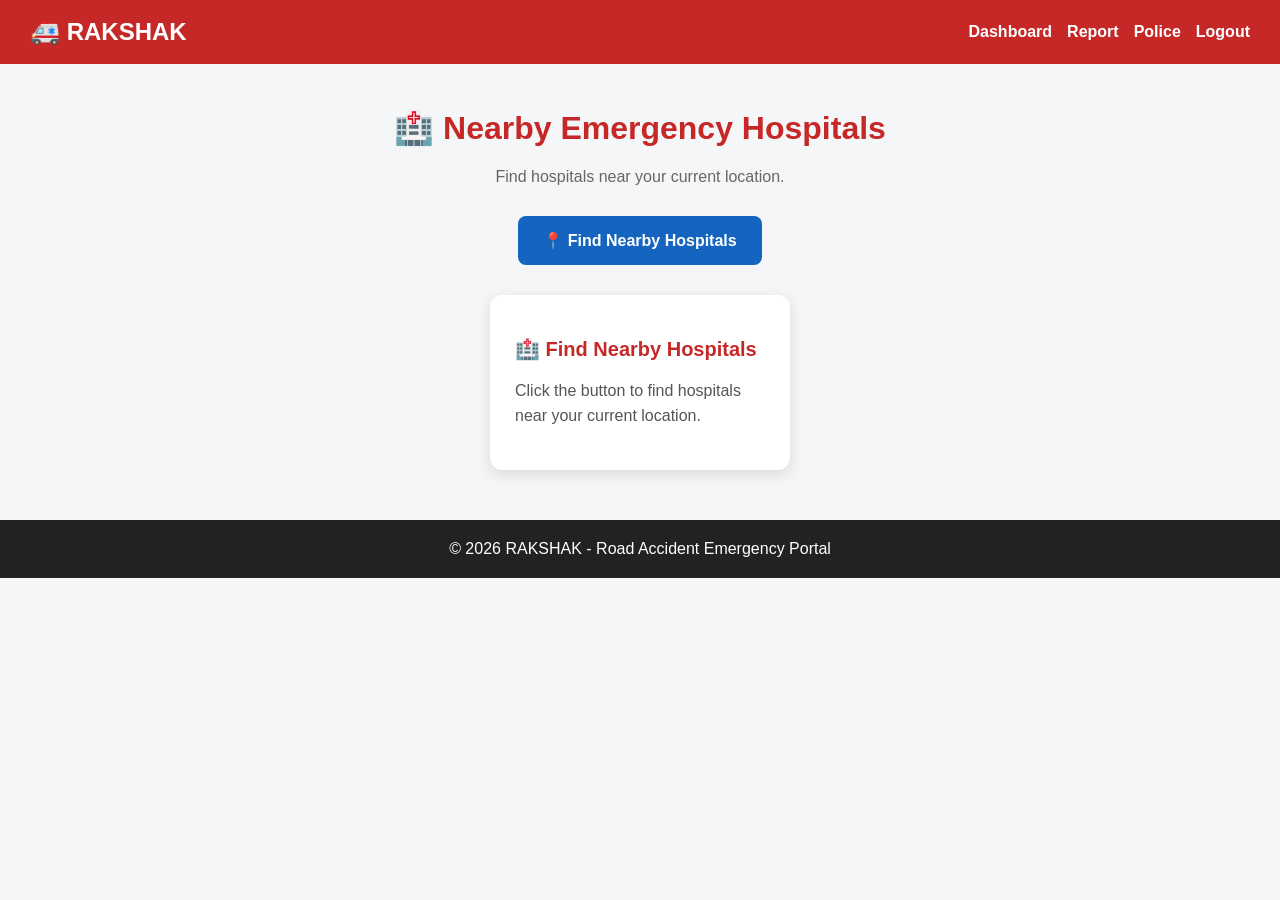
==== commit e4e686c5: "Fix nearby hospital feature" ====
--- a/templates/hospital.html
+++ b/templates/hospital.html
@@ -3,11 +3,14 @@
 
 <head>
     <meta charset="UTF-8">
-    <meta name="viewport" content="width=device-width, initial-scale=1.0">
+
+    <meta name="viewport"
+          content="width=device-width, initial-scale=1.0">
 
     <title>RAKSHAK - Nearby Hospitals</title>
 
     <style>
+
         * {
             box-sizing: border-box;
             font-family: Arial, sans-serif;
@@ -46,10 +49,6 @@
             font-weight: bold;
         }
 
-        .nav-links a:hover {
-            color: #ffd54f;
-        }
-
         .container {
             width: 90%;
             max-width: 1100px;
@@ -59,18 +58,16 @@
         h1 {
             text-align: center;
             color: #c62828;
-            margin-bottom: 10px;
         }
 
         .subtitle {
             text-align: center;
             color: #666;
-            margin-bottom: 30px;
         }
 
         .find-box {
             text-align: center;
-            margin: 25px 0;
+            margin: 30px 0;
         }
 
         .find-btn {
@@ -107,19 +104,11 @@
 
             border-radius: 12px;
 
-            box-shadow:
-                0 4px 15px rgba(0, 0, 0, 0.12);
-
-            transition: 0.3s;
-        }
-
-        .hospital-card:hover {
-            transform: translateY(-5px);
+            box-shadow: 0 4px 15px rgba(0,0,0,0.12);
         }
 
         .hospital-card h2 {
             color: #c62828;
-            margin-bottom: 15px;
             font-size: 20px;
         }
 
@@ -128,60 +117,29 @@
             line-height: 1.6;
         }
 
-        .emergency {
-            color: green !important;
-            font-weight: bold;
-        }
-
         .buttons {
             margin-top: 18px;
-            display: flex;
-            gap: 10px;
-            flex-wrap: wrap;
-        }
-
-        .call-btn,
+        }
+
         .map-btn {
             display: inline-block;
 
             padding: 10px 15px;
 
+            background: #1565c0;
             color: white;
+
             text-decoration: none;
 
             border-radius: 6px;
 
             font-weight: bold;
-        }
-
-        .call-btn {
-            background: #c62828;
-        }
-
-        .call-btn:hover {
-            background: #8e0000;
-        }
-
-        .map-btn {
-            background: #1565c0;
         }
 
         .map-btn:hover {
             background: #0d47a1;
         }
 
-        .back {
-            display: block;
-            text-align: center;
-
-            margin-top: 40px;
-
-            color: #c62828;
-            text-decoration: none;
-
-            font-weight: bold;
-        }
-
         footer {
             margin-top: 50px;
 
@@ -192,145 +150,184 @@
 
             padding: 20px;
         }
+
     </style>
+
 </head>
 
+
 <body>
 
-    <!-- NAVBAR -->
-
-    <nav>
-
-        <h2>🚑 RAKSHAK</h2>
-
-        <div class="nav-links">
-
-            <a href="/">Home</a>
-
-            <a href="/dashboard">Dashboard</a>
-
-            <a href="/report">Report</a>
-
-            <a href="/hospital.html">Hospital</a>
-
-            <a href="/police">Police</a>
-
-            <a href="/emergency.html">Emergency</a>
+
+<nav>
+
+    <h2>🚑 RAKSHAK</h2>
+
+    <div class="nav-links">
+
+        <a href="/dashboard">
+            Dashboard
+        </a>
+
+        <a href="/report">
+            Report
+        </a>
+
+        <a href="/police">
+            Police
+        </a>
+
+        <a href="/logout">
+            Logout
+        </a>
+
+    </div>
+
+</nav>
+
+
+<div class="container">
+
+    <h1>
+        🏥 Nearby Emergency Hospitals
+    </h1>
+
+    <p class="subtitle">
+        Find hospitals near your current location.
+    </p>
+
+
+    <div class="find-box">
+
+        <button
+            type="button"
+            class="find-btn"
+            onclick="findNearbyHospitals()">
+
+            📍 Find Nearby Hospitals
+
+        </button>
+
+        <p id="hospitalStatus"></p>
+
+    </div>
+
+
+    <div
+        class="hospital-list"
+        id="hospitalList">
+
+        <div class="hospital-card">
+
+            <h2>
+                🏥 Find Nearby Hospitals
+            </h2>
+
+            <p>
+                Click the button to find hospitals
+                near your current location.
+            </p>
 
         </div>
 
-    </nav>
-
-
-    <!-- MAIN CONTENT -->
-
-    <div class="container">
-
-        <h1>🏥 Nearby Emergency Hospitals</h1>
-
-        <p class="subtitle">
-            Find hospitals near your current location.
-        </p>
-
-
-        <!-- FIND BUTTON -->
-
-        <div class="find-box">
-
-            <button
-                type="button"
-                onclick="findNearbyHospitals()"
-                class="find-btn">
-
-                📍 Find Nearby Hospitals
-
-            </button>
-
-            <p id="hospitalStatus"></p>
-
-        </div>
-
-
-        <!-- HOSPITAL LIST -->
-
-        <div
-            class="hospital-list"
-            id="hospitalList">
-
-            <div class="hospital-card">
-
-                <h2>🏥 Find Nearby Hospitals</h2>
-
-                <p>
-                    Click the button above to find hospitals
-                    near your current location.
-                </p>
-
-            </div>
-
-        </div>
-
-
-        <!-- BACK -->
-
-        <a
-            href="/dashboard"
-            class="back">
-
-            🏠 Back to Dashboard
-
-        </a>
-
     </div>
 
 
-    <!-- FOOTER -->
-
-    <footer>
-
-        © 2026 RAKSHAK -
-        Road Accident Emergency Portal
-
-    </footer>
-
-
-    <!-- JAVASCRIPT -->
-
-    <script>
-
-        async function findNearbyHospitals() {
-
-            const status =
-                document.getElementById("hospitalStatus");
-
-            const hospitalList =
-                document.getElementById("hospitalList");
+</div>
+
+
+<footer>
+
+    © 2026 RAKSHAK -
+    Road Accident Emergency Portal
+
+</footer>
+
+
+
+<script>
+
+
+function findNearbyHospitals() {
+
+    const status =
+        document.getElementById("hospitalStatus");
+
+    const hospitalList =
+        document.getElementById("hospitalList");
+
+
+    status.innerHTML =
+        "📍 Getting your current location...";
+
+
+    if (!navigator.geolocation) {
+
+        status.innerHTML =
+            "❌ Your browser does not support location.";
+
+        return;
+
+    }
+
+
+    /*
+     FIRST LOCATION ATTEMPT
+    */
+
+    navigator.geolocation.getCurrentPosition(
+
+        function(position) {
+
+            const latitude =
+                position.coords.latitude;
+
+            const longitude =
+                position.coords.longitude;
+
+
+            console.log(
+                "Latitude:",
+                latitude
+            );
+
+            console.log(
+                "Longitude:",
+                longitude
+            );
 
 
             status.innerHTML =
-                "📍 Getting your current location...";
+                "🔍 Searching nearby hospitals...";
+
+
+            searchHospitals(
+                latitude,
+                longitude
+            );
+
+        },
+
+
+        function(error) {
+
+            console.log(
+                "First location attempt failed:",
+                error
+            );
 
 
             /*
-             * Check browser location support
-             */
-
-            if (!navigator.geolocation) {
-
-                status.innerHTML =
-                    "❌ Your browser does not support location.";
-
-                return;
-            }
-
-
-            /*
-             * Get current location
-             */
+             SECOND ATTEMPT
+            */
+
+            status.innerHTML =
+                "📍 Trying to get location again...";
+
 
             navigator.geolocation.getCurrentPosition(
 
-                async function(position) {
+                function(position) {
 
                     const latitude =
                         position.coords.latitude;
@@ -340,12 +337,12 @@
 
 
                     console.log(
-                        "Current Latitude:",
+                        "Second Latitude:",
                         latitude
                     );
 
                     console.log(
-                        "Current Longitude:",
+                        "Second Longitude:",
                         longitude
                     );
 
@@ -354,487 +351,394 @@
                         "🔍 Searching nearby hospitals...";
 
 
-                    /*
-                     * Search radius = 15 km
-                     */
-
-                    const radius = 15000;
-
-
-                    /*
-                     * OpenStreetMap Overpass Query
-                     */
-
-                    const query = `
-[out:json][timeout:30];
-
-(
-    node["amenity"="hospital"]
-    (around:${radius},${latitude},${longitude});
-
-    way["amenity"="hospital"]
-    (around:${radius},${latitude},${longitude});
-
-    relation["amenity"="hospital"]
-    (around:${radius},${latitude},${longitude});
-);
-
-out center;
-`;
-
-
-                    /*
-                     * Multiple API servers
-                     */
-
-                    const servers = [
-
-                        "https://overpass-api.de/api/interpreter",
-
-                        "https://overpass.kumi.systems/api/interpreter"
-
-                    ];
-
-
-                    let data = null;
-
-
-                    /*
-                     * Try API servers one by one
-                     */
-
-                    for (const server of servers) {
-
-                        try {
-
-                            console.log(
-                                "Trying hospital server:",
-                                server
-                            );
-
-
-                            const response =
-                                await fetch(
-                                    server,
-                                    {
-                                        method: "POST",
-
-                                        headers: {
-                                            "Content-Type":
-                                                "text/plain;charset=UTF-8"
-                                        },
-
-                                        body: query
-                                    }
-                                );
-
-
-                            if (!response.ok) {
-
-                                console.log(
-                                    "Server failed:",
-                                    response.status
-                                );
-
-                                continue;
-                            }
-
-
-                            const result =
-                                await response.json();
-
-
-                            if (
-                                result &&
-                                Array.isArray(result.elements)
-                            ) {
-
-                                data = result;
-
-                                break;
-
-                            }
-
-                        }
-
-                        catch (error) {
-
-                            console.log(
-                                "API error:",
-                                error
-                            );
-
-                        }
+                    searchHospitals(
+                        latitude,
+                        longitude
+                    );
+
+                },
+
+
+                function(secondError) {
+
+                    console.error(
+                        "Location failed:",
+                        secondError
+                    );
+
+
+                    if (secondError.code === 1) {
+
+                        status.innerHTML =
+                            "❌ Please allow location permission in Chrome.";
 
                     }
 
-
-                    /*
-                     * If both APIs fail
-                     */
-
-                    if (!data) {
+                    else if (secondError.code === 2) {
 
                         status.innerHTML =
-                            "❌ Unable to find nearby hospitals. Please try again.";
-
-                        return;
+                            "❌ Location unavailable. Please turn ON Windows Location.";
+
                     }
 
-
-                    const hospitals =
-                        data.elements;
-
-
-                    /*
-                     * No hospital found
-                     */
-
-                    if (hospitals.length === 0) {
+                    else if (secondError.code === 3) {
 
                         status.innerHTML =
-                            "❌ No hospitals found within 15 km.";
-
-                        return;
+                            "❌ Location is taking too long. Please turn ON Windows Location Services.";
+
                     }
 
-
-                    /*
-                     * Distance calculation
-                     */
-
-                    function getDistance(
-                        lat1,
-                        lon1,
-                        lat2,
-                        lon2
-                    ) {
-
-                        const R = 6371;
-
-
-                        const dLat =
-                            (lat2 - lat1) *
-                            Math.PI / 180;
-
-
-                        const dLon =
-                            (lon2 - lon1) *
-                            Math.PI / 180;
-
-
-                        const a =
-                            Math.sin(dLat / 2) ** 2 +
-
-                            Math.cos(
-                                lat1 * Math.PI / 180
-                            ) *
-
-                            Math.cos(
-                                lat2 * Math.PI / 180
-                            ) *
-
-                            Math.sin(dLon / 2) ** 2;
-
-
-                        const c =
-                            2 *
-                            Math.atan2(
-                                Math.sqrt(a),
-                                Math.sqrt(1 - a)
-                            );
-
-
-                        return R * c;
+                    else {
+
+                        status.innerHTML =
+                            "❌ Unable to detect your location.";
 
                     }
 
-
-                    /*
-                     * Prepare hospital information
-                     */
-
-                    const hospitalData =
-                        hospitals
-                            .map(function(hospital) {
-
-                                const lat =
-                                    hospital.lat ??
-                                    hospital.center?.lat;
-
-
-                                const lon =
-                                    hospital.lon ??
-                                    hospital.center?.lon;
-
-
-                                if (
-                                    lat === undefined ||
-                                    lon === undefined
-                                ) {
-
-                                    return null;
-
-                                }
-
-
-                                const tags =
-                                    hospital.tags || {};
-
-
-                                const name =
-                                    tags.name ||
-                                    tags["name:en"] ||
-                                    "Unnamed Hospital";
-
-
-                                const phone =
-                                    tags.phone ||
-                                    tags["contact:phone"] ||
-                                    "";
-
-
-                                const distance =
-                                    getDistance(
-                                        latitude,
-                                        longitude,
-                                        lat,
-                                        lon
-                                    );
-
-
-                                return {
-
-                                    name: name,
-
-                                    lat: lat,
-
-                                    lon: lon,
-
-                                    phone: phone,
-
-                                    distance: distance
-
-                                };
-
-                            })
-
-                            .filter(function(hospital) {
-
-                                return hospital !== null;
-
-                            });
-
-
-                    /*
-                     * Sort nearest hospital first
-                     */
-
-                    hospitalData.sort(
-                        function(a, b) {
-
-                            return (
-                                a.distance -
-                                b.distance
-                            );
-
-                        }
+                },
+
+
+                {
+                    enableHighAccuracy: false,
+
+                    timeout: 30000,
+
+                    maximumAge: 600000
+                }
+
+            );
+
+        },
+
+
+        {
+            enableHighAccuracy: false,
+
+            timeout: 30000,
+
+            maximumAge: 600000
+        }
+
+    );
+
+}
+
+
+
+async function searchHospitals(
+    latitude,
+    longitude
+) {
+
+    const status =
+        document.getElementById(
+            "hospitalStatus"
+        );
+
+    const hospitalList =
+        document.getElementById(
+            "hospitalList"
+        );
+
+
+    try {
+
+        status.innerHTML =
+            "🔍 Finding nearby hospitals...";
+
+
+        /*
+         OpenStreetMap search
+        */
+
+        const url =
+            "https://nominatim.openstreetmap.org/search" +
+
+            "?format=json" +
+
+            "&q=hospital" +
+
+            "&lat=" +
+            encodeURIComponent(latitude) +
+
+            "&lon=" +
+            encodeURIComponent(longitude) +
+
+            "&limit=10";
+
+
+        const response =
+            await fetch(url);
+
+
+        if (!response.ok) {
+
+            throw new Error(
+                "Hospital server error"
+            );
+
+        }
+
+
+        const data =
+            await response.json();
+
+
+        if (
+            !data ||
+            data.length === 0
+        ) {
+
+            status.innerHTML =
+                "❌ No nearby hospitals found.";
+
+            return;
+
+        }
+
+
+        /*
+         Distance calculation
+        */
+
+        function getDistance(
+            lat1,
+            lon1,
+            lat2,
+            lon2
+        ) {
+
+            const R = 6371;
+
+
+            const dLat =
+                (lat2 - lat1) *
+                Math.PI / 180;
+
+
+            const dLon =
+                (lon2 - lon1) *
+                Math.PI / 180;
+
+
+            const a =
+                Math.sin(dLat / 2) ** 2 +
+
+                Math.cos(
+                    lat1 *
+                    Math.PI / 180
+                ) *
+
+                Math.cos(
+                    lat2 *
+                    Math.PI / 180
+                ) *
+
+                Math.sin(
+                    dLon / 2
+                ) ** 2;
+
+
+            const c =
+                2 *
+
+                Math.atan2(
+                    Math.sqrt(a),
+                    Math.sqrt(1 - a)
+                );
+
+
+            return R * c;
+
+        }
+
+
+        /*
+         Prepare hospitals
+        */
+
+        const hospitals =
+            data.map(
+                function(item) {
+
+
+                    const lat =
+                        parseFloat(
+                            item.lat
+                        );
+
+
+                    const lon =
+                        parseFloat(
+                            item.lon
+                        );
+
+
+                    return {
+
+                        name:
+                            item.display_name
+                                .split(",")[0],
+
+                        address:
+                            item.display_name,
+
+                        lat:
+                            lat,
+
+                        lon:
+                            lon,
+
+                        distance:
+                            getDistance(
+                                latitude,
+                                longitude,
+                                lat,
+                                lon
+                            )
+
+                    };
+
+                }
+            );
+
+
+        /*
+         Nearest first
+        */
+
+        hospitals.sort(
+            function(a, b) {
+
+                return (
+                    a.distance -
+                    b.distance
+                );
+
+            }
+        );
+
+
+        /*
+         Nearest 5
+        */
+
+        const nearest =
+            hospitals.slice(0, 5);
+
+
+        hospitalList.innerHTML = "";
+
+
+        /*
+         Display cards
+        */
+
+        nearest.forEach(
+            function(hospital) {
+
+
+                const card =
+                    document.createElement(
+                        "div"
                     );
 
 
-                    /*
-                     * Show nearest 5 hospitals
-                     */
-
-                    const nearest =
-                        hospitalData.slice(0, 5);
-
-
-                    /*
-                     * Clear old hospital cards
-                     */
-
-                    hospitalList.innerHTML = "";
-
-
-                    /*
-                     * Create hospital cards
-                     */
-
-                    nearest.forEach(
-                        function(hospital) {
-
-                            const card =
-                                document.createElement(
-                                    "div"
-                                );
-
-
-                            card.className =
-                                "hospital-card";
-
-
-                            /*
-                             * Google Maps Directions
-                             */
-
-                            const mapUrl =
-                                "https://www.google.com/maps/dir/?api=1" +
-
-                                "&origin=" +
-                                encodeURIComponent(
-                                    latitude +
-                                    "," +
-                                    longitude
-                                ) +
-
-                                "&destination=" +
-                                encodeURIComponent(
-                                    hospital.lat +
-                                    "," +
-                                    hospital.lon
-                                );
-
-
-                            /*
-                             * Phone button
-                             */
-
-                            let phoneButton = "";
-
-
-                            if (hospital.phone) {
-
-                                phoneButton = `
-
-                                    <a
-                                        href="tel:${hospital.phone}"
-                                        class="call-btn">
-
-                                        📞 Call
-
-                                    </a>
-
-                                `;
-
-                            }
-
-
-                            /*
-                             * Hospital card
-                             */
-
-                            card.innerHTML = `
-
-                                <h2>
-                                    🏥 ${hospital.name}
-                                </h2>
-
-                                <p>
-                                    📍 ${hospital.distance.toFixed(2)}
-                                    km away
-                                </p>
-
-                                <p class="emergency">
-                                    🚑 Nearby Hospital
-                                </p>
-
-                                <div class="buttons">
-
-                                    ${phoneButton}
-
-                                    <a
-                                        href="${mapUrl}"
-                                        target="_blank"
-                                        rel="noopener noreferrer"
-                                        class="map-btn">
-
-                                        📍 Directions
-
-                                    </a>
-
-                                </div>
-
-                            `;
-
-
-                            hospitalList.appendChild(card);
-
-                        }
+                card.className =
+                    "hospital-card";
+
+
+                /*
+                 Google Maps Directions
+                */
+
+                const mapUrl =
+
+                    "https://www.google.com/maps/dir/?api=1" +
+
+                    "&origin=" +
+
+                    encodeURIComponent(
+                        latitude +
+                        "," +
+                        longitude
+                    ) +
+
+                    "&destination=" +
+
+                    encodeURIComponent(
+                        hospital.lat +
+                        "," +
+                        hospital.lon
                     );
 
 
-                    /*
-                     * Success message
-                     */
-
-                    status.innerHTML =
-                        `✅ Found ${nearest.length} nearby hospitals within 15 km.`;
-
-                },
-
-
-                /*
-                 * Location error
-                 */
-
-                function(error) {
-
-                    console.error(
-                        "Location error:",
-                        error
-                    );
-
-
-                    if (error.code === 1) {
-
-                        status.innerHTML =
-                            "❌ Please allow location permission.";
-
-                    }
-
-                    else if (error.code === 2) {
-
-                        status.innerHTML =
-                            "❌ Location could not be determined.";
-
-                    }
-
-                    else if (error.code === 3) {
-
-                        status.innerHTML =
-                            "⏳ Location request timed out. Please try again.";
-
-                    }
-
-                    else {
-
-                        status.innerHTML =
-                            "❌ Unable to detect your current location.";
-
-                    }
-
-                },
-
-
-                /*
-                 * Location settings
-                 */
-
-                {
-                    enableHighAccuracy: true,
-
-                    timeout: 20000,
-
-                    maximumAge: 0
-
-                }
-
-            );
-
-        }
-
-    </script>
+                card.innerHTML = `
+
+                    <h2>
+                        🏥 ${hospital.name}
+                    </h2>
+
+                    <p>
+                        📍
+                        ${hospital.distance.toFixed(2)}
+                        km away
+                    </p>
+
+                    <p>
+                        🚑 Nearby Hospital
+                    </p>
+
+                    <div class="buttons">
+
+                        <a
+                            href="${mapUrl}"
+                            target="_blank"
+                            rel="noopener noreferrer"
+                            class="map-btn">
+
+                            📍 Directions
+
+                        </a>
+
+                    </div>
+
+                `;
+
+
+                hospitalList.appendChild(
+                    card
+                );
+
+            }
+        );
+
+
+        status.innerHTML =
+            `✅ Found ${nearest.length} nearby hospitals.`;
+
+
+    }
+
+
+    catch(error) {
+
+        console.error(
+            "Hospital search error:",
+            error
+        );
+
+
+        status.innerHTML =
+            "❌ Hospital search is temporarily unavailable. Please try again.";
+
+    }
+
+}
+
+
+</script>
+
 
 </body>
 
